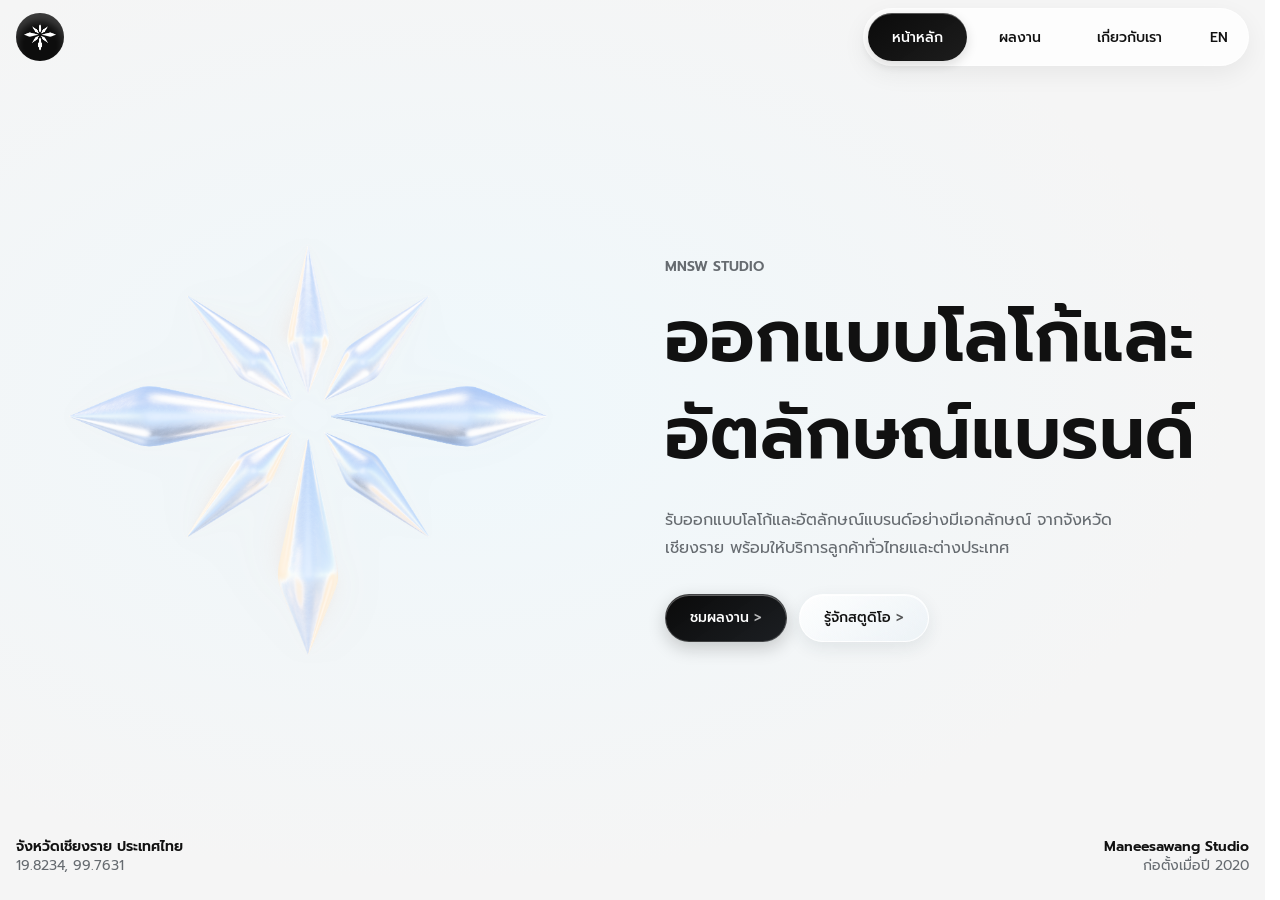
==== index.html @ c29cd614 "Add files via upload" ====
<!DOCTYPE html>
<html lang="th">
<head>
    <meta charset="UTF-8">
    <meta name="viewport" content="width=device-width, initial-scale=1.0">
    <title data-i18n="home-title">รับออกแบบโลโก้และอัตลักษณ์แบรนด์ | MNSW Studio เชียงราย</title>
    <meta name="description" content="MNSW Studio รับออกแบบโลโก้และอัตลักษณ์แบรนด์สำหรับธุรกิจและบุคคล ทั้งในเชียงราย ทั่วประเทศไทย และต่างประเทศ" data-i18n-content="home-description">
    <meta name="robots" content="index, follow, max-image-preview:large">
    <link rel="canonical" href="https://maneesawang-studio.github.io/Maneesawang_Gallery/">
    <meta property="og:type" content="website">
    <meta property="og:site_name" content="MNSW Studio">
    <meta property="og:title" content="รับออกแบบโลโก้และอัตลักษณ์แบรนด์ | MNSW Studio" data-i18n-content="home-title">
    <meta property="og:description" content="รับออกแบบโลโก้และอัตลักษณ์แบรนด์จากเชียงราย สำหรับลูกค้าทั่วไทยและต่างประเทศ" data-i18n-content="home-description">
    <meta property="og:url" content="https://maneesawang-studio.github.io/Maneesawang_Gallery/">
    <meta property="og:image" content="https://maneesawang-studio.github.io/Maneesawang_Gallery/info/mnsw-studio-3d.png">
    <meta property="og:image:alt" content="ตัวอย่างงานออกแบบโลโก้และอัตลักษณ์แบรนด์โดย MNSW Studio" data-i18n-content="home-image-alt">
    <meta property="og:locale" content="th_TH">
    <meta name="twitter:card" content="summary_large_image">
    <meta name="twitter:title" content="รับออกแบบโลโก้และอัตลักษณ์แบรนด์ | MNSW Studio" data-i18n-content="home-title">
    <meta name="twitter:description" content="รับออกแบบโลโก้และอัตลักษณ์แบรนด์จากเชียงราย สำหรับลูกค้าทั่วไทยและต่างประเทศ" data-i18n-content="home-description">
    <meta name="twitter:image" content="https://maneesawang-studio.github.io/Maneesawang_Gallery/info/mnsw-studio-3d.png">
    <meta name="theme-color" content="#f5f5f5">
    <link rel="icon" type="image/png" href="info/mnsw-studio-logo.png">
    <link rel="preload" href="font/Prompt/Prompt-Regular.ttf" as="font" type="font/ttf" crossorigin>
    <link rel="preload" href="font/Prompt/Prompt-Medium.ttf" as="font" type="font/ttf" crossorigin>
    <link rel="preload" href="font/Prompt/Prompt-SemiBold.ttf" as="font" type="font/ttf" crossorigin>
    <link rel="stylesheet" href="style.css">
    <script type="application/ld+json">
    {
        "@context": "https://schema.org",
        "@type": "Organization",
        "name": "MNSW Studio",
        "alternateName": "Maneesawang Studio",
        "url": "https://maneesawang-studio.github.io/Maneesawang_Gallery/",
        "logo": "https://maneesawang-studio.github.io/Maneesawang_Gallery/info/mnsw-studio-logo.png",
        "image": "https://maneesawang-studio.github.io/Maneesawang_Gallery/info/mnsw-studio-3d.png",
        "description": "รับออกแบบโลโก้และอัตลักษณ์แบรนด์จากเชียงราย สำหรับลูกค้าทั่วไทยและต่างประเทศ",
        "founder": {
            "@type": "Person",
            "name": "Teerawat Maneesawang",
            "jobTitle": "นักออกแบบอิสระ",
            "sameAs": "https://www.instagram.com/art_maneesawang"
        },
        "areaServed": [
            {
                "@type": "Country",
                "name": "ประเทศไทย"
            },
            {
                "@type": "Place",
                "name": "Worldwide"
            }
        ],
        "sameAs": [
            "https://www.pinterest.com/maneesawang_studio"
        ],
        "email": "artmnsw@gmail.com"
    }
    </script>
</head>
<body>
    <nav class="navbar">
        <a href="./" class="nav-logo">
            <img src="info/mnsw-studio-logo.png" alt="MNSW Studio Logo" class="logo-image">
        </a>
        <button class="nav-toggle" type="button" aria-label="เปิดเมนูนำทาง" aria-expanded="false" aria-controls="primary-menu">
            <span></span>
            <span></span>
            <span></span>
        </button>
        <div class="nav-menu" id="primary-menu">
            <a href="./" class="nav-item active" data-i18n="nav-home">หน้าหลัก</a>
            <a href="Gallery/" class="nav-item" data-i18n="nav-gallery">ผลงาน</a>
            <a href="About/" class="nav-item" data-i18n="nav-about">เกี่ยวกับเรา</a>
            <button class="language-toggle" type="button" aria-label="Switch to English" data-i18n-aria-label="language-label"><span data-language-label>EN</span></button>
        </div>
    </nav>
    <section class="hero-container">
        <div class="hero-image-area">
            <img src="info/mnsw-studio-3d.png" alt="ตัวอย่างงานออกแบบโลโก้และอัตลักษณ์แบรนด์โดย MNSW Studio" data-i18n-alt="home-image-alt" class="hero-3d-img">
        </div>
        <div class="hero-text-area">
            <span class="sub-title">MNSW STUDIO</span>
            <h1 class="main-title" data-i18n="home-heading">ออกแบบโลโก้และอัตลักษณ์แบรนด์</h1>
            <p class="description" data-i18n="home-intro">
                รับออกแบบโลโก้และอัตลักษณ์แบรนด์อย่างมีเอกลักษณ์ จากจังหวัดเชียงราย พร้อมให้บริการลูกค้าทั่วไทยและต่างประเทศ
            </p>
            <div class="btn-group">
                <a href="Gallery/" class="btn btn-primary"><span data-i18n="home-projects">ชมผลงาน</span> <span class="arrow">&gt;</span></a>
                <a href="About/" class="btn btn-secondary"><span data-i18n="home-about">รู้จักสตูดิโอ</span> <span class="arrow">&gt;</span></a>
            </div>
        </div>
    </section>
    <footer class="footer-info">
        <div class="footer-left">
            <strong data-i18n="footer-location">จังหวัดเชียงราย ประเทศไทย</strong><br>
            <span>19.8234, 99.7631</span>
        </div>
        <div class="footer-right">
            <strong>Maneesawang Studio</strong><br>
            <span data-i18n="footer-established">ก่อตั้งเมื่อปี 2020</span>
        </div>
    </footer>
    <script src="language.js"></script>
    <script src="nav.js"></script>
</body>
</html>
---- style.css ----
@font-face {
    font-family: "Prompt";
    src: url("./font/Prompt/Prompt-Regular.ttf") format("truetype");
    font-style: normal;
    font-weight: 400;
    font-display: swap;
}

@font-face {
    font-family: "Prompt";
    src: url("./font/Prompt/Prompt-Medium.ttf") format("truetype");
    font-style: normal;
    font-weight: 500;
    font-display: swap;
}

@font-face {
    font-family: "Prompt";
    src: url("./font/Prompt/Prompt-SemiBold.ttf") format("truetype");
    font-style: normal;
    font-weight: 600;
    font-display: swap;
}

@font-face {
    font-family: "Outfit";
    src: url("./font/Outfit/Outfit-Regular.ttf") format("truetype");
    font-style: normal;
    font-weight: 400;
    font-display: swap;
}

@font-face {
    font-family: "Outfit";
    src: url("./font/Outfit/Outfit-Medium.ttf") format("truetype");
    font-style: normal;
    font-weight: 500;
    font-display: swap;
}

@font-face {
    font-family: "Outfit";
    src: url("./font/Outfit/Outfit-SemiBold.ttf") format("truetype");
    font-style: normal;
    font-weight: 600;
    font-display: swap;
}

:root {
    color-scheme: light;
    font-family: "Prompt", sans-serif;
    color: #111111;
    background:
        radial-gradient(ellipse at 35% 45%, #eff8fc 0%, #f5f5f5 68%) fixed;
    font-synthesis: none;
    text-rendering: optimizeLegibility;
    -webkit-font-smoothing: antialiased;
    --color-text: #111111;
    --color-muted: #666b70;
    --color-surface: rgba(255, 255, 255, 0.78);
    --color-border: rgba(17, 17, 17, 0.08);
    --shadow-soft: 0 8px 24px rgba(17, 17, 17, 0.06);
    --radius-card: 24px;
    --content-width: 1440px;
    --page-gutter: 16px;
    --motion: 180ms ease;
}

* {
    box-sizing: border-box;
}

html {
    min-width: 320px;
    min-height: 100%;
    overflow-x: hidden;
    scrollbar-gutter: stable;
    font-family: "Prompt", sans-serif;
}

html:lang(en) {
    font-family: "Outfit", sans-serif;
}

html:lang(th) .main-title,
html:lang(th) .main-heading,
html:lang(th) .about-title,
html:lang(th) .project-detail-title,
html:lang(th) .sub-title,
html:lang(th) .project-info-block .year-label {
    letter-spacing: normal;
    line-height: 1.35;
    text-transform: none;
}

body {
    display: flex;
    min-height: 100vh;
    width: 100%;
    flex-direction: column;
    align-items: center;
    margin: 0;
    overflow-x: hidden;
    color: var(--color-text);
    font-family: inherit;
}

img {
    display: block;
    max-width: 100%;
}

a {
    color: inherit;
}

a:focus-visible {
    outline: 2px solid #111111;
    outline-offset: 8px;
}

/* Shared navigation */
.navbar {
    position: fixed;
    z-index: 1000;
    top: 8px;
    right: 0;
    left: 0;
    display: flex;
    width: min(100%, var(--content-width));
    align-items: center;
    justify-content: space-between;
    margin-inline: auto;
    padding: 0 16px;
}

.nav-logo {
    display: inline-flex;
    width: 48px;
    height: 48px;
    min-width: 48px;
    min-height: 48px;
    flex: none;
    aspect-ratio: 1;
    align-items: center;
    justify-content: center;
    overflow: visible;
    border-radius: 999px;
    background: #0d0d0d;
    box-shadow: inset 0 8px 8px rgba(255, 255, 255, 0.2);
}

.logo-image {
    width: 32px;
    height: auto;
    object-fit: contain;
}

.nav-menu {
    display: flex;
    height: 48+4px;
    align-items: center;
    gap: 8px;
    padding: 4px;
    border: 1px solid rgba(255, 255, 255, 0.6);
    border-radius: 999px;
    background: var(--color-surface);
    box-shadow: var(--shadow-soft);
    backdrop-filter: blur(24px);
    -webkit-backdrop-filter: blur(24px);
}

.nav-toggle {
    display: none;
}

.nav-item {
    display: inline-flex;
    width: max-content;
    height: 48px;
    align-items: center;
    justify-content: center;
    padding: 0 24px;
    border-radius: 999px;
    color: var(--color-text);
    font-size: 14px;
    font-weight: 500;
    text-decoration: none;
    transition: background-color var(--motion), color var(--motion), box-shadow var(--motion);
}

.nav-item.active {
    background: linear-gradient(145deg, rgba(0, 0, 0, 0.96), rgba(10, 10, 10, 0.92));
    color: #ffffff;
    box-shadow:
        inset 0 1px 0 rgba(255, 255, 255, 0.3),
        0 4px 12px rgba(17, 17, 17, 0.14);
}

.nav-item:hover:not(.active) {
    background: linear-gradient(145deg, rgba(255, 255, 255, 0.92), rgba(232, 240, 246, 0.52));
    box-shadow: inset 0 1px 0 rgba(255, 255, 255, 0.9), 0 3px 10px rgba(17, 17, 17, 0.06);
}

.language-toggle {
    display: inline-flex;
    min-width: 48px;
    height: 48px;
    align-items: center;
    justify-content: center;
    padding: 0 16px;
    border: 0;
    border-radius: 999px;
    background: transparent;
    color: var(--color-text);
    font: inherit;
    font-size: 14px;
    font-weight: 500;
    cursor: pointer;
    transition: background-color var(--motion), box-shadow var(--motion);
}

.language-toggle:hover {
    background: linear-gradient(145deg, rgba(255, 255, 255, 0.92), rgba(232, 240, 246, 0.52));
    box-shadow: inset 0 1px 0 rgba(255, 255, 255, 0.9), 0 3px 10px rgba(17, 17, 17, 0.06);
}

/* Shared typography */
.main-title,
.main-heading {
    margin: 0;
    color: var(--color-text);
    font-size: clamp(40px, 6vw, 72px);
    font-weight: 600;
    letter-spacing: -0.055em;
    line-height: 1.02;
}

.sub-title {
    margin: 0;
    color: var(--color-muted);
    font-size: 14px;
    font-weight: 600;
    letter-spacing: 0.04em;
    line-height: 1.4;
    text-transform: uppercase;
}

.description,
.main-description,
.attr-text {
    color: var(--color-muted);
    font-size: 16px;
    font-weight: 400;
    line-height: 1.7;
}

/* Shared buttons: consistent dimensions, different visual variants */
.btn {
    display: inline-flex;
    min-height: 48px;
    align-items: center;
    justify-content: center;
    gap: 5px;
    padding: 0 24px;
    border: 1px solid rgba(255, 255, 255, 0.78);
    border-radius: 999px;
    font: inherit;
    font-size: 14px;
    font-weight: 500;
    line-height: 1;
    text-decoration: none;
    white-space: nowrap;
    cursor: pointer;
    background: linear-gradient(145deg, rgba(255, 255, 255, 0.9), rgba(232, 240, 246, 0.62));
    color: var(--color-text);
    box-shadow:
        inset 0 1px 0 rgba(255, 255, 255, 0.95),
        0 6px 18px rgba(36, 55, 72, 0.09);
    backdrop-filter: blur(18px) saturate(1.35);
    -webkit-backdrop-filter: blur(18px) saturate(1.35);
    transition:
        background-color var(--motion),
        background-image var(--motion),
        color var(--motion),
        border-color var(--motion),
        box-shadow var(--motion),
        transform var(--motion),
        filter var(--motion);
}

.btn-primary {
    border-color: rgba(255, 255, 255, 0.2);
    background: linear-gradient(145deg, rgba(0, 0, 0, 0.96), rgba(14, 17, 21, 0.94));
    color: #ffffff;
    box-shadow:
        inset 0 1px 0 rgba(255, 255, 255, 0.34),
        0 6px 18px rgba(17, 17, 17, 0.2);
}

.btn-primary:hover {
    background: linear-gradient(145deg, rgba(74, 84, 96, 0.98), rgba(24, 29, 35, 0.96));
    box-shadow:
        inset 0 1px 0 rgba(255, 255, 255, 0.42),
        0 8px 22px rgba(17, 17, 17, 0.22);
}

.btn-secondary {
    border-color: rgba(255, 255, 255, 0.82);
    background: linear-gradient(145deg, rgba(255, 255, 255, 0.9), rgba(232, 240, 246, 0.62));
    color: var(--color-text);
}

.btn-secondary:hover {
    border-color: rgba(255, 255, 255, 0.98);
    background: linear-gradient(145deg, rgba(255, 255, 255, 0.98), rgba(223, 235, 244, 0.78));
    box-shadow:
        inset 0 1px 0 rgba(255, 255, 255, 1),
        0 8px 22px rgba(36, 55, 72, 0.13);
}

.btn:active {
    filter: brightness(0.97);
    transform: none;
}

.btn-all-work:active {
    transform: translateX(-50%);
}

.arrow {
    font-size: 14px;
    opacity: 0.7;
}

.btn-group {
    display: flex;
    flex-wrap: wrap;
    align-items: center;
    gap: 12px;
}

/* Shared footer */
.footer-info {
    position: fixed;
    z-index: 999;
    bottom: 24px;
    left: 50%;
    display: flex;
    width: min(100%, var(--content-width));
    justify-content: space-between;
    padding: 0 var(--page-gutter);
    color: var(--color-text);
    font-size: 14px;
    line-height: 1.4;
    pointer-events: none;
    transform: translateX(-50%);
}

.footer-left,
.footer-right {
    pointer-events: auto;
}

.footer-left {
    text-align: left;
}

.footer-right {
    text-align: right;
}

.footer-left strong,
.footer-right strong {
    font-weight: 600;
}

.footer-left span,
.footer-right span {
    color: var(--color-muted);
}

/* Home */
.hero-container {
    display: flex;
    width: min(100%, var(--content-width));
    min-height: 100vh;
    min-height: 100svh;
    align-items: center;
    justify-content: center;
    gap: clamp(32px, 5vw, 72px);
    margin: 0 auto;
    padding: 96px var(--page-gutter);
}

.hero-image-area,
.hero-text-area {
    min-width: 0;
    flex: 1 1 0;
}

.hero-image-area {
    display: flex;
    align-items: center;
    justify-content: center;
}

.hero-3d-img {
    width: 100%;
    max-width: 504px;
    max-height: 70vh;
    object-fit: contain;
}

.hero-text-area {
    display: flex;
    flex-direction: column;
    align-items: flex-start;
}

.hero-text-area .sub-title {
    margin-bottom: 12px;
}

.hero-text-area .description {
    max-width: 480px;
    margin: 24px 0 32px;
}

/* Gallery */
.page-gallery {
    width: min(100%, var(--content-width));
    margin: 0 auto;
    padding: 128px 16px 48px;
}

.gallery-header {
    width: min(100%, 720px);
    margin: 0 auto 40px;
    padding: 0;
    text-align: center;
}

.gallery-header .sub-title {
    margin-bottom: 8px;
}

.gallery-header .description {
    margin: 14px 0 0;
}

.gallery-container {
    width: min(100%, var(--content-width));
    margin: 0 auto;
}

.gallery-grid {
    display: grid;
    width: 100%;
    grid-template-columns: repeat(5, minmax(0, 1fr));
    gap: 40px 8px;
    padding: 16px 0;
}

.gallery-item {
    display: flex;
    min-width: 0;
    flex-direction: column;
    align-self: start;
    color: inherit;
    text-decoration: none;
}

.image-box {
    position: relative;
    width: 100%;
    aspect-ratio: 1;
    overflow: hidden;
    border: 1px solid rgba(255, 255, 255, 0.86);
    border-radius: var(--radius-card);
    background: linear-gradient(145deg, rgba(255, 255, 255, 0.9), rgba(232, 240, 246, 0.64));
    box-shadow:
        inset 0 1px 0 rgba(255, 255, 255, 0.96),
        0 8px 24px rgba(36, 55, 72, 0.08);
    backdrop-filter: blur(18px) saturate(1.35);
    -webkit-backdrop-filter: blur(18px) saturate(1.35);
    transition: background var(--motion), border-color var(--motion), transform var(--motion), box-shadow var(--motion);
}

.gallery-item:hover .image-box {
    border-color: rgba(255, 255, 255, 0.98);
    background: linear-gradient(145deg, rgba(255, 255, 255, 0.98), rgba(223, 235, 244, 0.78));
    box-shadow:
        inset 0 1px 0 rgba(255, 255, 255, 1),
        0 10px 28px rgba(36, 55, 72, 0.13);
    transform: translateY(-3px);
}

.image-box img {
    position: absolute;
    top: 50%;
    left: 50%;
    width: 75%;
    height: 75%;
    object-fit: contain;
    transform: translate(-50%, -50%);
}

.item-info {
    display: flex;
    width: 100%;
    align-items: baseline;
    justify-content: space-between;
    flex-wrap: nowrap;
    gap: 8px;
    margin-top: 10px;
    padding: 0 16px;
}

.item-title {
    min-width: 0;
    flex: 1 1 auto;
    overflow: hidden;
    color: var(--color-text);
    font-size: 14px;
    font-weight: 500;
    text-overflow: ellipsis;
    white-space: nowrap;
}

.item-year {
    flex: 0 0 auto;
    color: var(--color-muted);
    font-size: 14px;
    font-weight: 500;
}

/* About */
.page-about {
    width: min(100%, var(--content-width));
    margin: 0 auto;
    padding: 128px 24px 80px;
}

.about-section {
    display: flex;
    width: min(100%, 1120px);
    flex-direction: column;
    align-items: stretch;
    gap: clamp(64px, 9vw, 120px);
    margin: 0 auto;
}

.about-hero {
    display: grid;
    grid-template-columns: minmax(0, 1.35fr) minmax(240px, 0.65fr);
    align-items: center;
    gap: clamp(40px, 8vw, 112px);
}

.about-copy {
    min-width: 0;
}

.about-copy > .sub-title,
.about-section-heading > .sub-title,
.about-contact-copy > .sub-title {
    margin-bottom: 16px;
    color: var(--color-muted);
}

.about-title {
    max-width: 760px;
    margin: 0;
    font-size: clamp(40px, 6vw, 72px);
    font-weight: 600;
    letter-spacing: -0.055em;
    line-height: 1.02;
}

.about-intro,
.about-section-intro,
.about-service p,
.about-process-list p,
.about-contact-copy > p:last-child {
    color: var(--color-muted);
    font-size: 16px;
    line-height: 1.7;
}

.about-intro {
    max-width: 680px;
    margin: 20px 0 0;
}

.about-actions {
    display: flex;
    flex-wrap: wrap;
    gap: 12px;
    margin-top: 28px;
}

.about-profile {
    width: 100%;
    max-width: 340px;
    margin: 0;
    justify-self: end;
}

.profile-image-wrapper {
    width: 100%;
    aspect-ratio: 4 / 5;
    overflow: hidden;
    border: 1px solid var(--color-border);
    border-radius: 24px;
    background: #e8edf0;
    box-shadow: var(--shadow-soft);
}

.profile-image {
    width: 100%;
    height: 100%;
    object-fit: cover;
}

.about-profile figcaption {
    display: flex;
    flex-direction: column;
    gap: 4px;
    margin-top: 14px;
}

.about-profile figcaption strong {
    font-size: 16px;
    font-weight: 600;
}

.about-profile figcaption span {
    color: var(--color-muted);
    font-size: 14px;
}

.about-services,
.about-process {
    display: flex;
    flex-direction: column;
    gap: 28px;
}

.about-section-heading {
    max-width: 720px;
}

.about-section-heading h2,
.about-contact-copy h2 {
    margin: 0;
    font-size: clamp(28px, 4vw, 44px);
    font-weight: 600;
    letter-spacing: -0.04em;
    line-height: 1.1;
}

.about-service-grid {
    display: grid;
    grid-template-columns: repeat(3, minmax(0, 1fr));
    gap: 24px;
}

.about-service {
    padding: 20px 0 0;
    border-top: 1px solid var(--color-border);
}

.about-index {
    color: #858b91;
    font-size: 14px;
    font-weight: 500;
}

.about-service h3,
.about-process-list h3 {
    margin: 14px 0 8px;
    font-size: 18px;
    font-weight: 600;
    letter-spacing: -0.02em;
}

.about-service p,
.about-process-list p {
    margin: 0;
    font-size: 14px;
}

.about-section-intro {
    margin: 14px 0 0;
}

.about-process-list {
    display: grid;
    grid-template-columns: repeat(4, minmax(0, 1fr));
    gap: 24px;
    margin: 0;
    padding: 0;
    list-style: none;
}

.about-process-list li {
    padding-top: 20px;
    border-top: 1px solid var(--color-border);
}

.about-contact {
    display: grid;
    grid-template-columns: minmax(0, 0.9fr) minmax(0, 1.1fr);
    gap: clamp(32px, 6vw, 80px);
    padding: clamp(28px, 5vw, 56px);
    border: 1px solid var(--color-border);
    border-radius: 28px;
    background: rgba(255, 255, 255, 0.72);
    box-shadow: var(--shadow-soft);
}

.about-contact-copy > p:last-child {
    margin: 16px 0 0;
}

.about-contact-links {
    display: flex;
    flex-direction: column;
}

.about-contact-links a {
    display: flex;
    flex-direction: column;
    gap: 6px;
    padding: 14px 0;
    border-bottom: 1px solid var(--color-border);
    text-decoration: none;
}

.about-contact-links a:first-child {
    padding-top: 0;
}

.about-contact-links a:last-child {
    padding-bottom: 0;
    border-bottom: 0;
}

.about-contact-links a span {
    color: var(--color-muted);
    font-size: 14px;
}

.about-contact-links a strong {
    width: fit-content;
    font-size: 16px;
    font-weight: 500;
    overflow-wrap: anywhere;
}

.about-contact-links a:hover strong {
    text-decoration: underline;
    text-underline-offset: 4px;
}

/* Project details */
.project-detail-container {
    position: relative;
    display: grid;
    width: min(100%, var(--content-width));
    min-height: 100vh;
    min-height: 100svh;
    grid-template-columns: minmax(0, 1fr) minmax(0, min(40vw, 504px)) minmax(0, 1fr);
    align-items: center;
    gap: clamp(24px, 4vw, 64px);
    margin: 0 auto;
    padding: 72px 16px;
}

.project-meta-area {
    z-index: 1;
    display: flex;
    min-width: 0;
    flex-direction: column;
    align-items: flex-start;
    text-align: left;
}

.project-extra-content {
    display: grid;
    grid-column: 1 / -1;
    grid-row: 2;
    grid-template-columns: repeat(auto-fit, minmax(min(100%, 280px), 1fr));
    gap: 20px;
    align-self: start;
}

.project-extra-content[hidden] {
    display: none;
}

.project-extra-content section {
    padding: 20px;
    border: 1px solid var(--color-border);
    border-radius: var(--radius-card);
    background: var(--color-surface);
}

.project-extra-content h2 {
    margin: 0 0 8px;
    font-size: 16px;
    font-weight: 600;
    letter-spacing: normal;
    line-height: 1.5;
}

.project-extra-content p {
    margin: 0;
    color: var(--color-muted);
    font-size: 14px;
    line-height: 1.7;
    white-space: pre-wrap;
}

.btn-all-work {
    position: absolute;
    top: 72px;
    left: 50%;
    z-index: 2;
    transform: translateX(-50%);
}

.btn-all-work.btn-secondary:hover {
    transform: translateX(-50%);
}

.project-info-block {
    display: flex;
    width: 100%;
    flex-direction: column;
    align-items: flex-start;
}

.project-info-block .sub-title {
    display: flex;
    align-items: center;
    margin-bottom: clamp(8px, 0.84vw, 12px);
    color: var(--color-muted);
    font-size: 14px;
    font-weight: 600;
    letter-spacing: 0.04em;
    line-height: 1.4;
    text-transform: uppercase;
}

.project-info-block .sub-title::before {
    margin-right: 8px;
    content: "\2022";
    font-size: 14px;
}

.project-info-block .main-title {
    overflow-wrap: anywhere;
}

.project-info-block .year-label {
    margin-top: clamp(12px, 1.12vw, 16px);
    color: var(--color-muted);
    font-size: 14px;
    font-weight: 600;
    letter-spacing: 0.04em;
    line-height: 1.4;
}

.project-info-block .year-value {
    margin-top: 8px;
    font-size: 16px;
    font-weight: 600;
}

.project-detail-title {
    margin: 0;
    color: var(--color-text);
    font-size: clamp(32px, 4.5vw, 56px);
    font-weight: 600;
    letter-spacing: -0.055em;
    line-height: 1.02;
}

.project-image-area {
    display: flex;
    width: 100%;
    min-width: 0;
    height: 100%;
    align-items: center;
    justify-content: center;
}

.project-main-img {
    width: 100%;
    max-height: min(52vh, clamp(280px, 36vw, 504px));
    object-fit: contain;
}

.project-nav-area {
    z-index: 1;
    display: flex;
    justify-content: flex-end;
}

.project-footer {
    padding-right: var(--page-gutter);
    padding-left: var(--page-gutter);
}

@media (max-width: 1199px) {
    .hero-container {
        gap: 24px;
        padding-right: 16px;
        padding-left: 16px;
    }

    .gallery-grid {
        grid-template-columns: repeat(4, minmax(0, 1fr));
    }
    
    .project-detail-container {
        grid-template-columns:
            minmax(0, 0.85fr)
            minmax(0, min(40vw, 424px))
            minmax(0, 0.85fr);
    }

    .project-meta-area {
        grid-column: 1;
        grid-row: 1;
    }

    .project-image-area {
        grid-column: 2;
        grid-row: 1;
    }

    .project-nav-area {
        grid-column: 3;
        grid-row: 1;
        justify-content: flex-end;
    }

    .project-detail-title {
        font-size: clamp(32px, 4.5vw, 48px);
    }

    .project-info-block .sub-title {
        margin-bottom: 8px;
        font-size: 14px;
    }

    .project-info-block .year-label {
        margin-top: 8px;
        font-size: 14px;
    }

    .project-info-block .year-value {
        font-size: 16px;
    }

    .project-main-img {
        max-height: min(48vh, clamp(240px, 34vw, 424px));
    }
}

@media (max-width: 809px) {
    .project-detail-container {
        align-content: start;
        align-items: start;
        min-height: 100vh;
        min-height: 100svh;
        grid-template-columns: minmax(0, 1fr);
        gap: 24px;
        padding: 144px 16px 96px;
    }

    .project-image-area,
    .project-meta-area,
    .project-extra-content,
    .project-nav-area {
        grid-column: 1;
    }

    .project-image-area {
        grid-row: 1;
        height: auto;
    }

    .project-main-img {
        max-height: 38vh;
    }

    .project-detail-title {
        font-size: clamp(40px, 10vw, 56px);
    }

    .project-meta-area {
        grid-row: 2;
    }

    .project-extra-content {
        grid-row: 3;
    }

    .project-nav-area {
        grid-column: auto;
        grid-row: auto;
        position: absolute;
        top: 80px;
        right: 16px;
        justify-content: flex-end;
    }

    .btn-all-work {
        left: 16px;
        top: 80px;
        transform: none;
    }

    .btn-all-work.btn-secondary:hover {
        transform: none;
    }

    .navbar {
        top: 8px;
        width: min(100%, var(--content-width));
        padding: 0 16px;
    }

    .nav-toggle {
        position: relative;
        z-index: 2;
        display: flex;
        width: 48px;
        height: 48px;
        font-size: 14px;
        flex-direction: column;
        align-items: center;
        justify-content: center;
        gap: 5px;
        padding: 0;
        border: 1px solid rgba(255, 255, 255, 0.82);
        border-radius: 50%;
        background: linear-gradient(145deg, rgba(255, 255, 255, 0.94), rgba(224, 235, 243, 0.72));
        box-shadow:
            inset 0 1px 0 rgba(255, 255, 255, 0.98),
            0 6px 18px rgba(36, 55, 72, 0.12);
        cursor: pointer;
        backdrop-filter: blur(18px) saturate(1.35);
        -webkit-backdrop-filter: blur(18px) saturate(1.35);
        transition: background var(--motion), border-color var(--motion), box-shadow var(--motion), filter var(--motion);
    }

    .nav-toggle:hover {
        border-color: rgba(255, 255, 255, 0.98);
        background: linear-gradient(145deg, rgba(255, 255, 255, 1), rgba(216, 231, 242, 0.84));
        box-shadow:
            inset 0 1px 0 rgba(255, 255, 255, 1),
            0 8px 22px rgba(36, 55, 72, 0.16);
    }

    .nav-toggle:active {
        filter: brightness(0.97);
    }

    .nav-toggle span {
        width: 18px;
        height: 2px;
        border-radius: 2px;
        background: var(--color-text);
        transition: transform var(--motion), opacity var(--motion);
    }

    .nav-open .nav-toggle span:first-child {
        transform: translateY(7px) rotate(45deg);
    }

    .nav-open .nav-toggle span:nth-child(2) {
        opacity: 0;
    }

    .nav-open .nav-toggle span:last-child {
        transform: translateY(-7px) rotate(-45deg);
    }

    .nav-menu {
        position: absolute;
        top: calc(100% + 12px);
        right: 16px;
        display: none;
        width: min(256px, calc(100vw - 24px));
        height: auto;
        flex-direction: column;
        align-items: stretch;
        gap: 8px;
        padding: 8px;
        border: 1px solid var(--color-border);
        border-radius: 32px;
        background: rgba(255, 255, 255, 0.96);
        box-shadow: 0 12px 40px rgba(17, 17, 17, 0.12);
    }

    .nav-open .nav-menu {
        display: flex;
    }

    .nav-item {
        width: 100%;
        height: 48px;
        justify-content: flex-start;
        padding: 0 16px;
        font-size: 14px;
    }

    .language-toggle {
        width: 100%;
        justify-content: flex-start;
        padding: 0 16px;
    }

    .main-title,
    .main-heading {
        font-size: clamp(40px, 10vw, 56px);
    }

    .footer-info {
        display: none;
    }

    .hero-container {
        min-height: auto;
        flex-direction: column;
        gap: 24px;
        padding: 80px 16px 0;
    }

    .hero-image-area,
    .hero-text-area {
        width: 100%;
        flex: auto;
    }

    .hero-3d-img {
        max-height: 36vh;
    }

    .hero-text-area .description {
        margin: 16px 0 24px;
    }

    .page-gallery {
        padding: 104px 16px 16px;
    }

    .gallery-header {
        margin-bottom: 32px;
    }

    .gallery-grid {
        grid-template-columns: repeat(2, minmax(0, 1fr));
    }

    .item-info {
        flex-wrap: nowrap;
        gap: 8px;
    }

    .item-title {
        font-size: 14px;
    }

    .item-year {
        font-size: 14px;
    }

    .page-about {
        padding: 104px 16px 40px;
    }

    .about-section {
        gap: 64px;
    }

    .about-hero {
        grid-template-columns: minmax(0, 1fr);
        gap: 32px;
    }

    .about-profile {
        max-width: 280px;
        justify-self: start;
    }

    .about-service-grid,
    .about-process-list {
        grid-template-columns: minmax(0, 1fr);
        gap: 20px;
    }

    .about-contact {
        grid-template-columns: minmax(0, 1fr);
        gap: 28px;
        border-radius: 24px;
    }

}

@media (max-width: 480px) {
    .about-actions {
        align-items: stretch;
        flex-direction: column;
    }

    .about-actions .btn {
        width: 100%;
    }

    .about-contact {
        padding: 24px 20px;
    }
}

@media (prefers-reduced-motion: reduce) {
    *,
    *::before,
    *::after {
        scroll-behavior: auto !important;
        transition-duration: 0.01ms !important;
    }
}
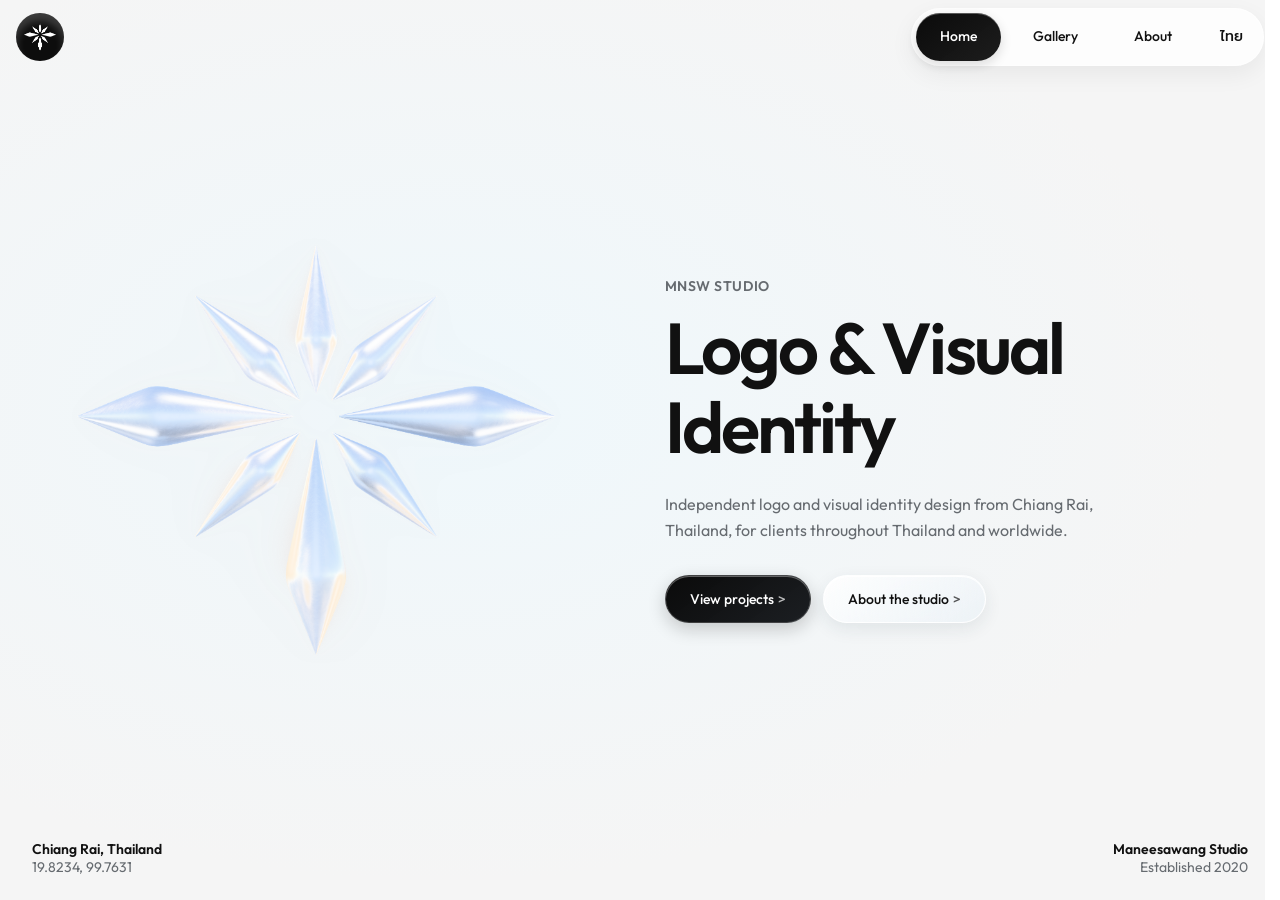
==== commit f4a90931: "Add files via upload" ====
--- a/index.html
+++ b/index.html
@@ -1,10 +1,10 @@
 <!DOCTYPE html>
-<html lang="th">
+<html lang="en">
 <head>
     <meta charset="UTF-8">
     <meta name="viewport" content="width=device-width, initial-scale=1.0">
-    <title data-i18n="home-title">รับออกแบบโลโก้และอัตลักษณ์แบรนด์ | MNSW Studio เชียงราย</title>
-    <meta name="description" content="MNSW Studio รับออกแบบโลโก้และอัตลักษณ์แบรนด์สำหรับธุรกิจและบุคคล ทั้งในเชียงราย ทั่วประเทศไทย และต่างประเทศ" data-i18n-content="home-description">
+    <title data-i18n="home-title">Logo Design &amp; Visual Identity | MNSW Studio Chiang Rai</title>
+    <meta name="description" content="MNSW Studio creates logos and visual identities for businesses and individuals in Chiang Rai, Thailand and worldwide." data-i18n-content="home-description">
     <meta name="robots" content="index, follow, max-image-preview:large">
     <link rel="canonical" href="https://maneesawang-studio.github.io/Maneesawang_Gallery/">
     <meta property="og:type" content="website">
@@ -14,16 +14,16 @@
     <meta property="og:url" content="https://maneesawang-studio.github.io/Maneesawang_Gallery/">
     <meta property="og:image" content="https://maneesawang-studio.github.io/Maneesawang_Gallery/info/mnsw-studio-3d.png">
     <meta property="og:image:alt" content="ตัวอย่างงานออกแบบโลโก้และอัตลักษณ์แบรนด์โดย MNSW Studio" data-i18n-content="home-image-alt">
-    <meta property="og:locale" content="th_TH">
+    <meta property="og:locale" content="en_US">
     <meta name="twitter:card" content="summary_large_image">
     <meta name="twitter:title" content="รับออกแบบโลโก้และอัตลักษณ์แบรนด์ | MNSW Studio" data-i18n-content="home-title">
     <meta name="twitter:description" content="รับออกแบบโลโก้และอัตลักษณ์แบรนด์จากเชียงราย สำหรับลูกค้าทั่วไทยและต่างประเทศ" data-i18n-content="home-description">
     <meta name="twitter:image" content="https://maneesawang-studio.github.io/Maneesawang_Gallery/info/mnsw-studio-3d.png">
     <meta name="theme-color" content="#f5f5f5">
     <link rel="icon" type="image/png" href="info/mnsw-studio-logo.png">
-    <link rel="preload" href="font/Prompt/Prompt-Regular.ttf" as="font" type="font/ttf" crossorigin>
-    <link rel="preload" href="font/Prompt/Prompt-Medium.ttf" as="font" type="font/ttf" crossorigin>
-    <link rel="preload" href="font/Prompt/Prompt-SemiBold.ttf" as="font" type="font/ttf" crossorigin>
+    <link rel="preload" href="font/Outfit/Outfit-Regular.ttf" as="font" type="font/ttf" crossorigin>
+    <link rel="preload" href="font/Outfit/Outfit-Medium.ttf" as="font" type="font/ttf" crossorigin>
+    <link rel="preload" href="font/Outfit/Outfit-SemiBold.ttf" as="font" type="font/ttf" crossorigin>
     <link rel="stylesheet" href="style.css">
     <script type="application/ld+json">
     {
@@ -34,11 +34,11 @@
         "url": "https://maneesawang-studio.github.io/Maneesawang_Gallery/",
         "logo": "https://maneesawang-studio.github.io/Maneesawang_Gallery/info/mnsw-studio-logo.png",
         "image": "https://maneesawang-studio.github.io/Maneesawang_Gallery/info/mnsw-studio-3d.png",
-        "description": "รับออกแบบโลโก้และอัตลักษณ์แบรนด์จากเชียงราย สำหรับลูกค้าทั่วไทยและต่างประเทศ",
+        "description": "Independent logo and visual identity design from Chiang Rai, Thailand, for clients throughout Thailand and worldwide.",
         "founder": {
             "@type": "Person",
             "name": "Teerawat Maneesawang",
-            "jobTitle": "นักออกแบบอิสระ",
+            "jobTitle": "Independent designer",
             "sameAs": "https://www.instagram.com/art_maneesawang"
         },
         "areaServed": [
@@ -72,7 +72,7 @@
             <a href="./" class="nav-item active" data-i18n="nav-home">หน้าหลัก</a>
             <a href="Gallery/" class="nav-item" data-i18n="nav-gallery">ผลงาน</a>
             <a href="About/" class="nav-item" data-i18n="nav-about">เกี่ยวกับเรา</a>
-            <button class="language-toggle" type="button" aria-label="Switch to English" data-i18n-aria-label="language-label"><span data-language-label>EN</span></button>
+            <button class="language-toggle" type="button" aria-label="Switch to Thai" data-i18n-aria-label="language-label"><span data-language-label>ไทย</span></button>
         </div>
     </nav>
     <section class="hero-container">
--- a/style.css
+++ b/style.css
@@ -48,26 +48,70 @@
 
 :root {
     color-scheme: light;
-    font-family: "Prompt", sans-serif;
-    color: #111111;
+    font-family: var(--font-family-sans);
+    color: var(--color-text);
     background:
         radial-gradient(ellipse at 35% 45%, #eff8fc 0%, #f5f5f5 68%) fixed;
     font-synthesis: none;
     text-rendering: optimizeLegibility;
     -webkit-font-smoothing: antialiased;
-    --color-text: #111111;
+    --font-family-sans: "Outfit", "Prompt", sans-serif;
+    --font-size-xs: 0.75rem;
+    --font-size-sm: 0.875rem;
+    --font-size-base: 1rem;
+    --font-size-lg: 1.125rem;
+    --font-size-xl: 1.25rem;
+    --font-size-2xl: 1.5rem;
+    --font-size-3xl: 2rem;
+    --font-size-display: clamp(2.5rem, 6vw, 4.5rem);
+    --font-size-page-title: clamp(2rem, 4.5vw, 3.5rem);
+    --font-weight-regular: 400;
+    --font-weight-medium: 500;
+    --font-weight-semibold: 600;
+    --line-height-tight: 1.1;
+    --line-height-heading: 1.25;
+    --line-height-body: 1.65;
+    --line-height-thai: 1.8;
+    --letter-spacing-tight: -0.04em;
+    --letter-spacing-normal: 0;
+    --space-1: 4px;
+    --space-2: 8px;
+    --space-3: 12px;
+    --space-4: 16px;
+    --space-5: 20px;
+    --space-6: 24px;
+    --space-8: 32px;
+    --space-10: 40px;
+    --space-12: 48px;
+    --space-16: 64px;
+    --color-ink: #111111;
+    --color-canvas: #f5f5f5;
+    --color-text: var(--color-ink);
     --color-muted: #666b70;
     --color-surface: rgba(255, 255, 255, 0.78);
     --color-border: rgba(17, 17, 17, 0.08);
+    --color-focus: #315978;
     --shadow-soft: 0 8px 24px rgba(17, 17, 17, 0.06);
-    --radius-card: 24px;
+    --radius-sm: 10px;
+    --radius-md: 16px;
+    --radius-lg: 24px;
+    --radius-xl: 28px;
+    --radius-pill: 999px;
+    --radius-card: var(--radius-lg);
     --content-width: 1440px;
-    --page-gutter: 16px;
+    --page-gutter: clamp(16px, 3vw, 32px);
     --motion: 180ms ease;
 }
 
 * {
     box-sizing: border-box;
+}
+
+button,
+input,
+select,
+textarea {
+    font: inherit;
 }
 
 html {
@@ -75,11 +119,17 @@
     min-height: 100%;
     overflow-x: hidden;
     scrollbar-gutter: stable;
-    font-family: "Prompt", sans-serif;
-}
-
-html:lang(en) {
-    font-family: "Outfit", sans-serif;
+    font-family: var(--font-family-sans);
+    font-size: 16px;
+    line-height: var(--line-height-body);
+}
+
+html:lang(th) {
+    line-height: var(--line-height-thai);
+}
+
+html:lang(th) body {
+    line-height: var(--line-height-thai);
 }
 
 html:lang(th) .main-title,
@@ -103,6 +153,8 @@
     overflow-x: hidden;
     color: var(--color-text);
     font-family: inherit;
+    font-size: var(--font-size-base);
+    line-height: var(--line-height-body);
 }
 
 img {
@@ -115,8 +167,16 @@
 }
 
 a:focus-visible {
-    outline: 2px solid #111111;
+    outline: 2px solid var(--color-focus);
     outline-offset: 8px;
+}
+
+button:focus-visible,
+input:focus-visible,
+select:focus-visible,
+textarea:focus-visible {
+    outline: 2px solid var(--color-focus);
+    outline-offset: 3px;
 }
 
 /* Shared navigation */
@@ -158,12 +218,12 @@
 
 .nav-menu {
     display: flex;
-    height: 48+4px;
-    align-items: center;
-    gap: 8px;
+    min-height: 56px;
+    align-items: center;
+    gap: var(--space-2);
     padding: 4px;
     border: 1px solid rgba(255, 255, 255, 0.6);
-    border-radius: 999px;
+    border-radius: var(--radius-pill);
     background: var(--color-surface);
     box-shadow: var(--shadow-soft);
     backdrop-filter: blur(24px);
@@ -177,14 +237,14 @@
 .nav-item {
     display: inline-flex;
     width: max-content;
-    height: 48px;
+    min-height: 48px;
     align-items: center;
     justify-content: center;
-    padding: 0 24px;
-    border-radius: 999px;
+    padding: 0 var(--space-6);
+    border-radius: var(--radius-pill);
     color: var(--color-text);
-    font-size: 14px;
-    font-weight: 500;
+    font-size: var(--font-size-sm);
+    font-weight: var(--font-weight-medium);
     text-decoration: none;
     transition: background-color var(--motion), color var(--motion), box-shadow var(--motion);
 }
@@ -210,12 +270,12 @@
     justify-content: center;
     padding: 0 16px;
     border: 0;
-    border-radius: 999px;
+    border-radius: var(--radius-pill);
     background: transparent;
     color: var(--color-text);
     font: inherit;
-    font-size: 14px;
-    font-weight: 500;
+    font-size: var(--font-size-sm);
+    font-weight: var(--font-weight-medium);
     cursor: pointer;
     transition: background-color var(--motion), box-shadow var(--motion);
 }
@@ -230,17 +290,17 @@
 .main-heading {
     margin: 0;
     color: var(--color-text);
-    font-size: clamp(40px, 6vw, 72px);
-    font-weight: 600;
-    letter-spacing: -0.055em;
-    line-height: 1.02;
+    font-size: var(--font-size-display);
+    font-weight: var(--font-weight-semibold);
+    letter-spacing: var(--letter-spacing-tight);
+    line-height: var(--line-height-tight);
 }
 
 .sub-title {
     margin: 0;
     color: var(--color-muted);
-    font-size: 14px;
-    font-weight: 600;
+    font-size: var(--font-size-sm);
+    font-weight: var(--font-weight-semibold);
     letter-spacing: 0.04em;
     line-height: 1.4;
     text-transform: uppercase;
@@ -250,9 +310,9 @@
 .main-description,
 .attr-text {
     color: var(--color-muted);
-    font-size: 16px;
-    font-weight: 400;
-    line-height: 1.7;
+    font-size: var(--font-size-base);
+    font-weight: var(--font-weight-regular);
+    line-height: var(--line-height-body);
 }
 
 /* Shared buttons: consistent dimensions, different visual variants */
@@ -261,14 +321,14 @@
     min-height: 48px;
     align-items: center;
     justify-content: center;
-    gap: 5px;
-    padding: 0 24px;
+    gap: var(--space-1);
+    padding: 0 var(--space-6);
     border: 1px solid rgba(255, 255, 255, 0.78);
-    border-radius: 999px;
+    border-radius: var(--radius-pill);
     font: inherit;
-    font-size: 14px;
-    font-weight: 500;
-    line-height: 1;
+    font-size: var(--font-size-sm);
+    font-weight: var(--font-weight-medium);
+    line-height: var(--line-height-heading);
     text-decoration: none;
     white-space: nowrap;
     cursor: pointer;
@@ -337,22 +397,22 @@
     display: flex;
     flex-wrap: wrap;
     align-items: center;
-    gap: 12px;
+    gap: var(--space-3);
 }
 
 /* Shared footer */
 .footer-info {
     position: fixed;
     z-index: 999;
-    bottom: 24px;
+    bottom: var(--space-6);
     left: 50%;
     display: flex;
     width: min(100%, var(--content-width));
     justify-content: space-between;
     padding: 0 var(--page-gutter);
     color: var(--color-text);
-    font-size: 14px;
-    line-height: 1.4;
+    font-size: var(--font-size-sm);
+    line-height: var(--line-height-heading);
     pointer-events: none;
     transform: translateX(-50%);
 }
@@ -388,9 +448,9 @@
     min-height: 100svh;
     align-items: center;
     justify-content: center;
-    gap: clamp(32px, 5vw, 72px);
+    gap: clamp(var(--space-8), 5vw, var(--space-16));
     margin: 0 auto;
-    padding: 96px var(--page-gutter);
+    padding: var(--space-16) var(--page-gutter);
 }
 
 .hero-image-area,
@@ -424,19 +484,19 @@
 
 .hero-text-area .description {
     max-width: 480px;
-    margin: 24px 0 32px;
+    margin: var(--space-6) 0 var(--space-8);
 }
 
 /* Gallery */
 .page-gallery {
     width: min(100%, var(--content-width));
     margin: 0 auto;
-    padding: 128px 16px 48px;
+    padding: clamp(104px, 10vw, 128px) var(--page-gutter) var(--space-12);
 }
 
 .gallery-header {
     width: min(100%, 720px);
-    margin: 0 auto 40px;
+    margin: 0 auto var(--space-10);
     padding: 0;
     text-align: center;
 }
@@ -458,8 +518,8 @@
     display: grid;
     width: 100%;
     grid-template-columns: repeat(5, minmax(0, 1fr));
-    gap: 40px 8px;
-    padding: 16px 0;
+    gap: var(--space-10) var(--space-2);
+    padding: var(--space-4) 0;
 }
 
 .gallery-item {
@@ -512,9 +572,9 @@
     align-items: baseline;
     justify-content: space-between;
     flex-wrap: nowrap;
-    gap: 8px;
-    margin-top: 10px;
-    padding: 0 16px;
+    gap: var(--space-2);
+    margin-top: var(--space-2);
+    padding: 0 var(--space-4);
 }
 
 .item-title {
@@ -522,8 +582,8 @@
     flex: 1 1 auto;
     overflow: hidden;
     color: var(--color-text);
-    font-size: 14px;
-    font-weight: 500;
+    font-size: var(--font-size-sm);
+    font-weight: var(--font-weight-medium);
     text-overflow: ellipsis;
     white-space: nowrap;
 }
@@ -531,15 +591,15 @@
 .item-year {
     flex: 0 0 auto;
     color: var(--color-muted);
-    font-size: 14px;
-    font-weight: 500;
+    font-size: var(--font-size-sm);
+    font-weight: var(--font-weight-medium);
 }
 
 /* About */
 .page-about {
     width: min(100%, var(--content-width));
     margin: 0 auto;
-    padding: 128px 24px 80px;
+    padding: clamp(104px, 10vw, 128px) var(--page-gutter) 80px;
 }
 
 .about-section {
@@ -547,7 +607,7 @@
     width: min(100%, 1120px);
     flex-direction: column;
     align-items: stretch;
-    gap: clamp(64px, 9vw, 120px);
+    gap: clamp(var(--space-12), 9vw, 120px);
     margin: 0 auto;
 }
 
@@ -555,7 +615,7 @@
     display: grid;
     grid-template-columns: minmax(0, 1.35fr) minmax(240px, 0.65fr);
     align-items: center;
-    gap: clamp(40px, 8vw, 112px);
+    gap: clamp(var(--space-8), 8vw, 112px);
 }
 
 .about-copy {
@@ -573,9 +633,9 @@
     max-width: 760px;
     margin: 0;
     font-size: clamp(40px, 6vw, 72px);
-    font-weight: 600;
-    letter-spacing: -0.055em;
-    line-height: 1.02;
+    font-weight: var(--font-weight-semibold);
+    letter-spacing: var(--letter-spacing-tight);
+    line-height: var(--line-height-tight);
 }
 
 .about-intro,
@@ -584,8 +644,8 @@
 .about-process-list p,
 .about-contact-copy > p:last-child {
     color: var(--color-muted);
-    font-size: 16px;
-    line-height: 1.7;
+    font-size: var(--font-size-base);
+    line-height: var(--line-height-body);
 }
 
 .about-intro {
@@ -596,7 +656,7 @@
 .about-actions {
     display: flex;
     flex-wrap: wrap;
-    gap: 12px;
+    gap: var(--space-3);
     margin-top: 28px;
 }
 
@@ -612,7 +672,7 @@
     aspect-ratio: 4 / 5;
     overflow: hidden;
     border: 1px solid var(--color-border);
-    border-radius: 24px;
+    border-radius: var(--radius-lg);
     background: #e8edf0;
     box-shadow: var(--shadow-soft);
 }
@@ -631,13 +691,13 @@
 }
 
 .about-profile figcaption strong {
-    font-size: 16px;
-    font-weight: 600;
+    font-size: var(--font-size-base);
+    font-weight: var(--font-weight-semibold);
 }
 
 .about-profile figcaption span {
     color: var(--color-muted);
-    font-size: 14px;
+    font-size: var(--font-size-sm);
 }
 
 .about-services,
@@ -654,16 +714,16 @@
 .about-section-heading h2,
 .about-contact-copy h2 {
     margin: 0;
-    font-size: clamp(28px, 4vw, 44px);
-    font-weight: 600;
-    letter-spacing: -0.04em;
-    line-height: 1.1;
+    font-size: clamp(var(--font-size-2xl), 4vw, 2.75rem);
+    font-weight: var(--font-weight-semibold);
+    letter-spacing: var(--letter-spacing-tight);
+    line-height: var(--line-height-heading);
 }
 
 .about-service-grid {
     display: grid;
     grid-template-columns: repeat(3, minmax(0, 1fr));
-    gap: 24px;
+    gap: var(--space-6);
 }
 
 .about-service {
@@ -674,15 +734,15 @@
 .about-index {
     color: #858b91;
     font-size: 14px;
-    font-weight: 500;
+    font-weight: var(--font-weight-medium);
 }
 
 .about-service h3,
 .about-process-list h3 {
     margin: 14px 0 8px;
-    font-size: 18px;
-    font-weight: 600;
-    letter-spacing: -0.02em;
+    font-size: var(--font-size-lg);
+    font-weight: var(--font-weight-semibold);
+    letter-spacing: var(--letter-spacing-normal);
 }
 
 .about-service p,
@@ -698,7 +758,7 @@
 .about-process-list {
     display: grid;
     grid-template-columns: repeat(4, minmax(0, 1fr));
-    gap: 24px;
+    gap: var(--space-6);
     margin: 0;
     padding: 0;
     list-style: none;
@@ -712,10 +772,10 @@
 .about-contact {
     display: grid;
     grid-template-columns: minmax(0, 0.9fr) minmax(0, 1.1fr);
-    gap: clamp(32px, 6vw, 80px);
+    gap: clamp(var(--space-6), 6vw, 80px);
     padding: clamp(28px, 5vw, 56px);
     border: 1px solid var(--color-border);
-    border-radius: 28px;
+    border-radius: var(--radius-xl);
     background: rgba(255, 255, 255, 0.72);
     box-shadow: var(--shadow-soft);
 }
@@ -749,12 +809,12 @@
 
 .about-contact-links a span {
     color: var(--color-muted);
-    font-size: 14px;
+    font-size: var(--font-size-sm);
 }
 
 .about-contact-links a strong {
     width: fit-content;
-    font-size: 16px;
+    font-size: var(--font-size-base);
     font-weight: 500;
     overflow-wrap: anywhere;
 }
@@ -773,9 +833,9 @@
     min-height: 100svh;
     grid-template-columns: minmax(0, 1fr) minmax(0, min(40vw, 504px)) minmax(0, 1fr);
     align-items: center;
-    gap: clamp(24px, 4vw, 64px);
+    gap: clamp(var(--space-6), 4vw, var(--space-16));
     margin: 0 auto;
-    padding: 72px 16px;
+    padding: 72px var(--page-gutter);
 }
 
 .project-meta-area {
@@ -801,7 +861,7 @@
 }
 
 .project-extra-content section {
-    padding: 20px;
+    padding: var(--space-5);
     border: 1px solid var(--color-border);
     border-radius: var(--radius-card);
     background: var(--color-surface);
@@ -810,7 +870,7 @@
 .project-extra-content h2 {
     margin: 0 0 8px;
     font-size: 16px;
-    font-weight: 600;
+    font-weight: var(--font-weight-semibold);
     letter-spacing: normal;
     line-height: 1.5;
 }
@@ -882,10 +942,10 @@
 .project-detail-title {
     margin: 0;
     color: var(--color-text);
-    font-size: clamp(32px, 4.5vw, 56px);
-    font-weight: 600;
-    letter-spacing: -0.055em;
-    line-height: 1.02;
+    font-size: var(--font-size-page-title);
+    font-weight: var(--font-weight-semibold);
+    letter-spacing: var(--letter-spacing-tight);
+    line-height: var(--line-height-tight);
 }
 
 .project-image-area {
